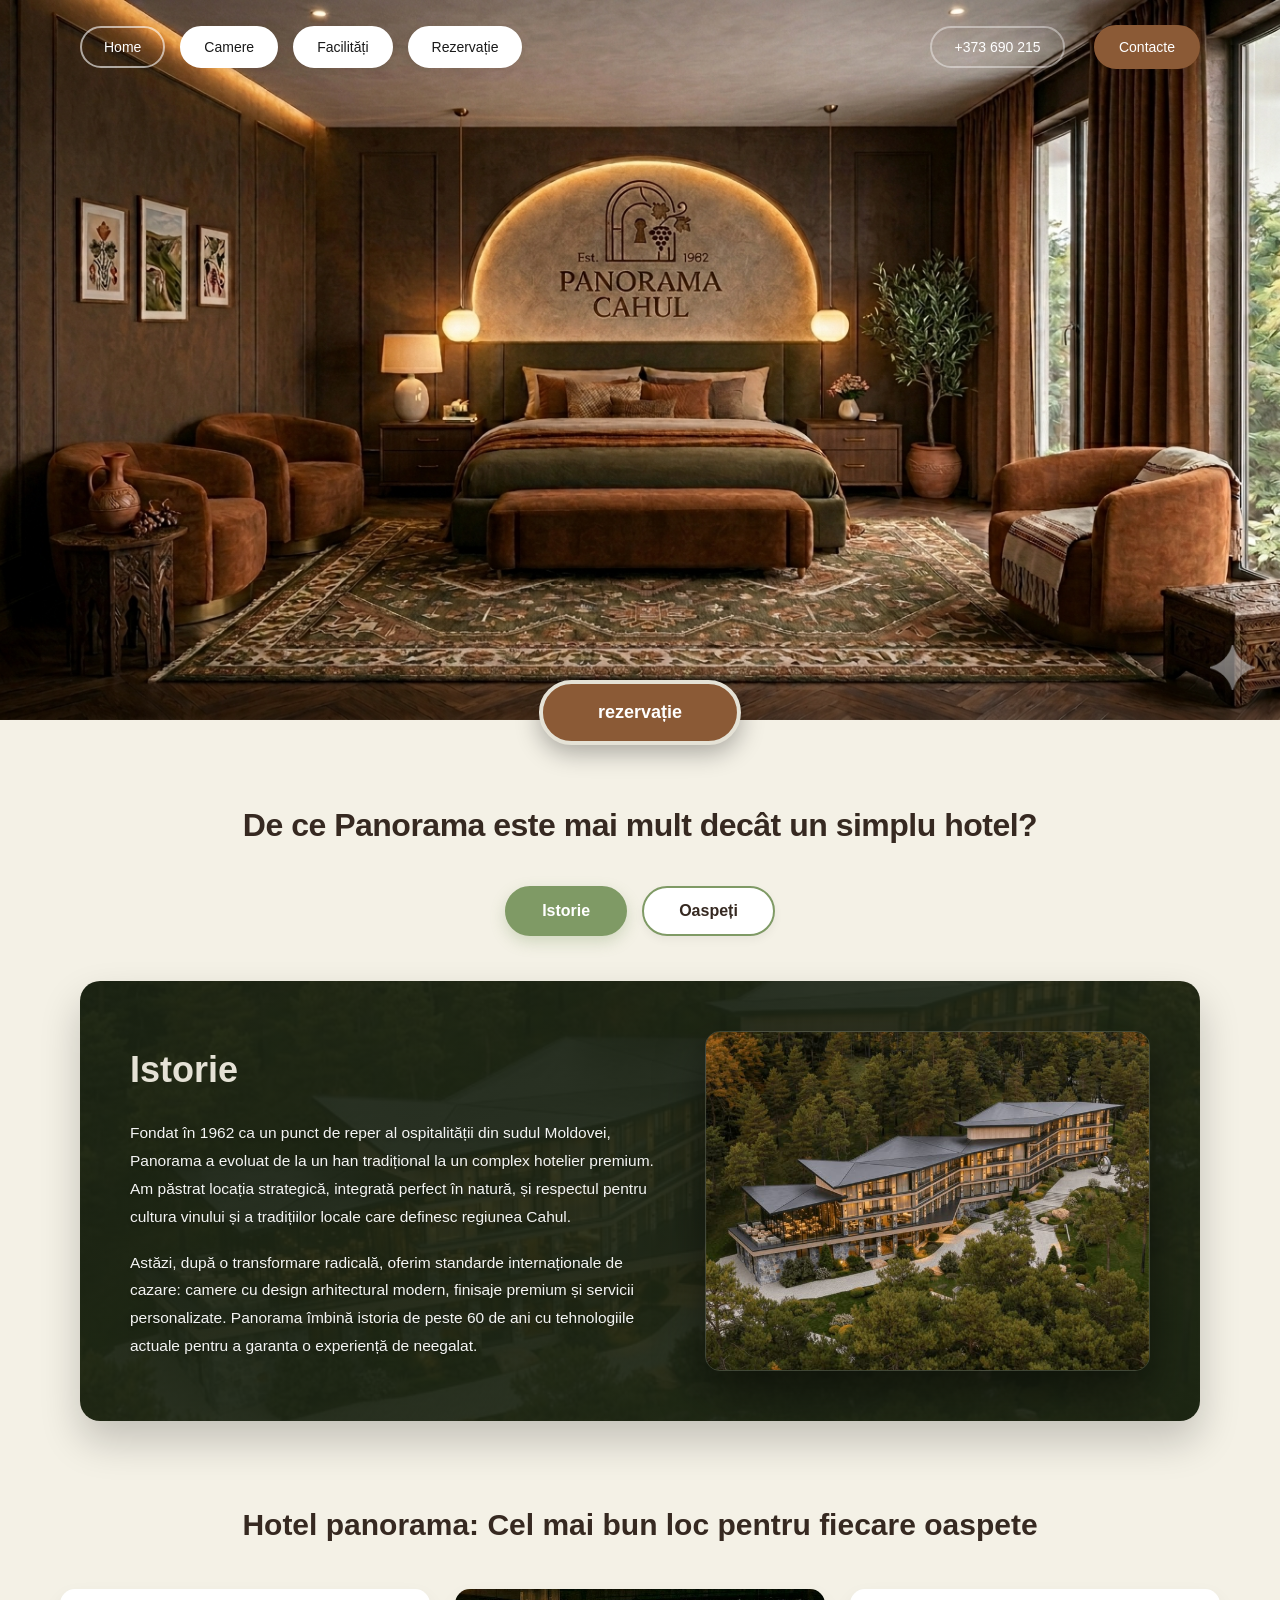
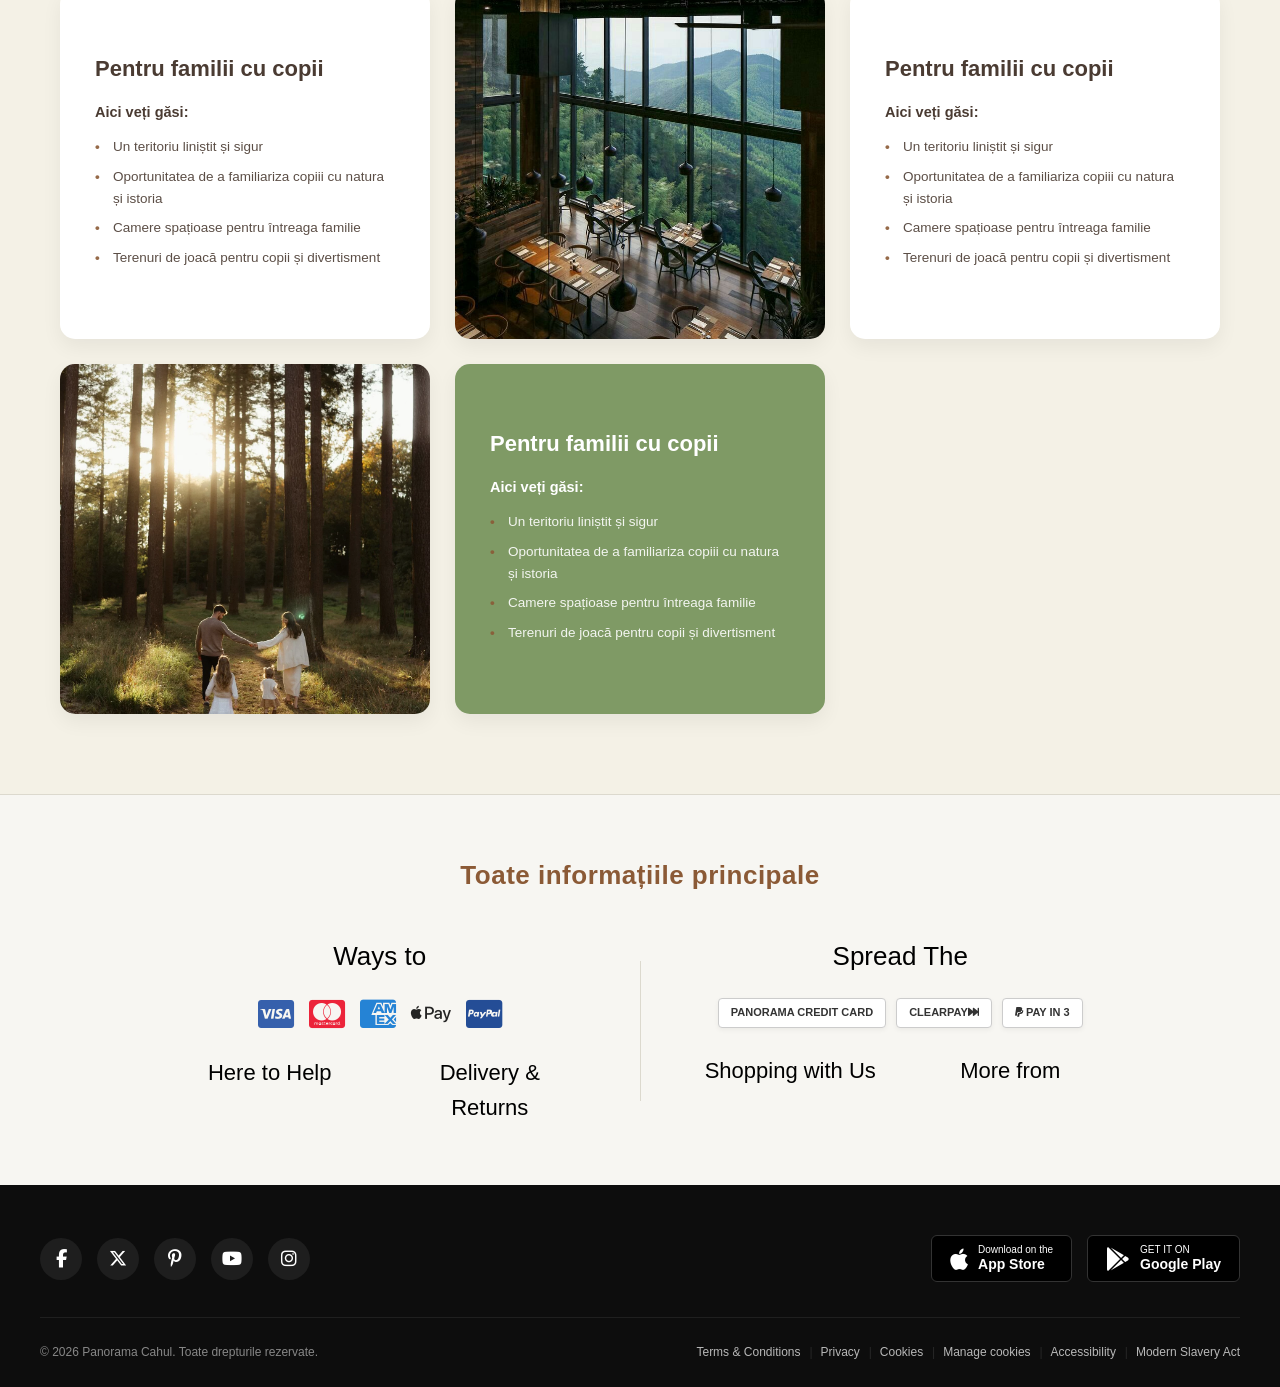
==== index.html @ 071be4c8 "Add files via upload" ====
<!DOCTYPE html>
<html lang="ro">
<head>
    <meta name="viewport" content="width=device-width, initial-scale=1.0">
    <meta charset="UTF-8">
    <meta name="viewport" content="width=device-width, initial-scale=1.0">
    <title>Panorama Cahul - Home</title>
    <link rel="stylesheet" href="css/style.css">
</head>
<body>

    <header class="main-header">
    <nav class="nav-container">
        <div class="nav-links">
            <a href="index.html" class="active">Home</a>
            <a href="pages/camere.html">Camere</a>
            <a href="pages/facilitati.html">Facilități</a>
            <a href="pages/rezervatie.html">Rezervație</a>
        </div>
        <div class="nav-right">
            <a href="tel:+373690215" class="phone-link">+373 690 215</a>
            <a href="pages/contacte.html" class="btn-contact">Contacte</a>
        </div>
    </nav>
</header>

<main>
    <section class="hero-block">
        
        <div class="hero-cta-wrapper">
            <a href="pages/rezervatie.html" class="btn-reserve">rezervație</a>
        </div>
        
    </section>

    <main>


        <section id="history" class="about-section">
    <h2>De ce Panorama este mai mult decât un simplu hotel?</h2>
    
    <div class="tabs-navigation">
        <a href="#history" class="tab-btn active" style="text-decoration: none; display: inline-block; text-align: center;">Istorie</a>
        <a href="#guests" class="tab-btn" style="text-decoration: none; display: inline-block; text-align: center;">Oaspeți</a>
    </div>

    <div class="tab-content">
        <div class="content-grid is-istorie">
            <div class="text-block">
                <h3>Istorie</h3>
                <p>Fondat în 1962 ca un punct de reper al ospitalității din sudul Moldovei, Panorama a evoluat de la un han tradițional la un complex hotelier premium. Am păstrat locația strategică, integrată perfect în natură, și respectul pentru cultura vinului și a tradițiilor locale care definesc regiunea Cahul.</p>
                <p>Astăzi, după o transformare radicală, oferim standarde internaționale de cazare: camere cu design arhitectural modern, finisaje premium și servicii personalizate. Panorama îmbină istoria de peste 60 de ani cu tehnologiile actuale pentru a garanta o experiență de neegalat.</p>
            </div>
            <div class="image-block">
                <img src="assets/images/hotel-ex.jpg" alt="Panorama Hotel Exterior">
            </div>
        </div>
    </div>
</section>

        <section id="guests" class="offers-section">
            <h2>Hotel panorama: Cel mai bun loc pentru fiecare oaspete</h2>

            <div class="offers-grid">
                <div class="offer-card text-card">
                    <h3>Pentru familii cu copii</h3>
                    <p>Aici veți găsi:</p>
                    <ul>
                        <li>Un teritoriu liniștit și sigur</li>
                        <li>Oportunitatea de a familiariza copiii cu natura și istoria</li>
                        <li>Camere spațioase pentru întreaga familie</li>
                        <li>Terenuri de joacă pentru copii și divertisment</li>
                    </ul>
                </div>

                <div class="offer-card image-card">
                    <img src="assets/images/restau.jpg" alt="Restaurant Panorama">
                </div>

                <div class="offer-card text-card">
                    <h3>Pentru familii cu copii</h3>
                    <p>Aici veți găsi:</p>
                    <ul>
                        <li>Un teritoriu liniștit și sigur</li>
                        <li>Oportunitatea de a familiariza copiii cu natura și istoria</li>
                        <li>Camere spațioase pentru întreaga familie</li>
                        <li>Terenuri de joacă pentru copii și divertisment</li>
                    </ul>
                </div>

                <div class="offer-card image-card">
                    <img src="assets/images/family.webp" alt="Familie în natură">
                </div>

                <div class="offer-card text-card">
                    <h3>Pentru familii cu copii</h3>
                    <p>Aici veți găsi:</p>
                    <ul>
                        <li>Un teritoriu liniștit și sigur</li>
                        <li>Oportunitatea de a familiariza copiii cu natura și istoria</li>
                        <li>Camere spațioase pentru întreaga familie</li>
                        <li>Terenuri de joacă pentru copii și divertisment</li>
                    </ul>
                </div>
            </div>
        </section>

       <link rel="stylesheet" href="https://cdnjs.cloudflare.com/ajax/libs/font-awesome/6.4.0/css/all.min.css">

<section class="info-section">
    <h2 class="info-title">Toate informațiile principale</h2>
    
    <div class="info-container">
        <div class="info-column">
            <h3>Ways to</h3>
            <div class="payment-icons">
                <i class="fab fa-cc-visa" style="color: #1546a0;"></i>
                <i class="fab fa-cc-mastercard" style="color: #eb001b;"></i>
                <i class="fab fa-cc-amex" style="color: #016fd0;"></i>
                <i class="fab fa-apple-pay" style="color: #000000;"></i>
                <i class="fab fa-cc-paypal" style="color: #003087;"></i>
            </div>
            <div class="info-links-grid">
                <a href="#">Here to Help</a>
                <a href="#">Delivery & Returns</a>
            </div>
        </div>

        <div class="vertical-divider"></div>

        <div class="info-column">
            <h3>Spread The</h3>
            <div class="promo-badges">
                <span class="badge-text">PANORAMA CREDIT CARD</span>
                <span class="badge-text">clearpay<i class="fas fa-fast-forward"></i></span>
                <span class="badge-text"><i class="fab fa-paypal"></i> Pay in 3</span>
            </div>
            <div class="info-links-grid">
                <a href="#">Shopping with Us</a>
                <a href="#">More from</a>
            </div>
        </div>
    </div>
</section>

<footer>
    <div class="footer-container">
        <div class="footer-top-row">
            <div class="social-links">
                <a href="#"><i class="fab fa-facebook-f"></i></a>
                <a href="#"><i class="fab fa-x-twitter"></i></a> <a href="#"><i class="fab fa-pinterest-p"></i></a>
                <a href="#"><i class="fab fa-youtube"></i></a>
                <a href="#"><i class="fab fa-instagram"></i></a>
            </div>
            
            <div class="app-stores">
                <a href="#" class="store-btn"><i class="fab fa-apple"></i> <span>Download on the<br><b>App Store</b></span></a>
                <a href="#" class="store-btn"><i class="fab fa-google-play"></i> <span>GET IT ON<br><b>Google Play</b></span></a>
            </div>
        </div>

        <hr class="footer-line">

        <div class="footer-bottom-row">
            <p class="copyright">© 2026 Panorama Cahul. Toate drepturile rezervate.</p>
            <div class="legal-links">
                <a href="#">Terms & Conditions</a>
                <a href="#">Privacy</a>
                <a href="#">Cookies</a>
                <a href="#">Manage cookies</a>
                <a href="#">Accessibility</a>
                <a href="#">Modern Slavery Act</a>
            </div>
        </div>
    </div>
</footer>

<script>
    document.querySelectorAll('.tabs-navigation a').forEach(anchor => {
        anchor.addEventListener('click', function (e) {
            e.preventDefault();
            const targetId = this.getAttribute('href');
            const targetElement = document.querySelector(targetId);
            
            if (targetElement) {
                targetElement.scrollIntoView({
                    behavior: 'smooth',
                    block: 'start'
                });
            }
        });
    });
</script>

</body>
</html>
---- css/style.css ----
/* ==========================================================================
   1. ОБЩИЕ СБРОСЫ И БАЗОВЫЕ СТИЛИ
   ========================================================================== */
* {
    margin: 0;
    padding: 0;
    box-sizing: border-box;
}

body {
    font-family: 'Segoe UI', Tahoma, Geneva, Verdana, sans-serif;
    background-color: #e5e2d6;
    color: #4a3b32;
    line-height: 1.6;
    overflow-x: hidden; /* Гарантирует отсутствие горизонтального скролла из-за футера */
    -webkit-font-smoothing: antialiased;
    -moz-osx-font-smoothing: grayscale;
}

a {
    text-decoration: none;
    color: inherit;
    transition: color 0.3s ease, background-color 0.3s ease, border-color 0.3s ease, transform 0.2s ease;
}

ul {
    list-style-type: none;
}

/* ==========================================================================
   2. ШАПКА И НАВИГАЦИЯ (HEADER & NAV)
   ========================================================================== */
.main-header {
    position: absolute;
    top: 0;
    left: 0;
    width: 100%;
    padding: 25px 0;
    z-index: 10;
    background: transparent !important;
}

.nav-container {
    max-width: 1200px;
    margin: 0 auto;
    display: flex;
    justify-content: space-between;
    align-items: center;
    padding: 0 40px;
}

.nav-links {
    display: flex;
    gap: 15px;
}

.nav-links a {
    color: #1a1a1a;
    font-size: 14px;
    padding: 8px 22px;
    background-color: #ffffff;
    border: 2px solid #ffffff;
    border-radius: 30px;
    font-weight: 500;
    box-shadow: 0 4px 10px rgba(0, 0, 0, 0.05);
}

.nav-links a:hover {
    background-color: transparent;
    color: #ffffff;
    border-color: #ffffff;
    transform: translateY(-2px);
    box-shadow: 0 6px 15px rgba(255, 255, 255, 0.2);
}

.nav-links a.active {
    background-color: transparent !important; 
    color: #ffffff !important; 
    border: 2px solid rgba(255, 255, 255, 0.6) !important; 
    box-shadow: none;
}

.nav-links a.active:hover {
    border-color: #ffffff !important;
    background-color: rgba(255, 255, 255, 0.08) !important;
    transform: none;
}

.phone-link {
    display: inline-block;
    color: #ffffff !important;
    font-weight: 500;
    font-size: 14px;
    padding: 8px 22px;
    background-color: transparent !important;
    border: 2px solid rgba(255, 255, 255, 0.4);
    border-radius: 30px;
    margin-right: 25px;
}

.phone-link:hover {
    background-color: #ffffff !important;
    border-color: #ffffff !important;
    color: #1a1a1a !important;
    transform: translateY(-2px);
    box-shadow: 0 6px 15px rgba(255, 255, 255, 0.2);
}

.btn-contact {
    display: inline-block;
    color: #ffffff;
    font-size: 14px;
    padding: 8px 22px;
    background-color: #8b5a36; 
    border: 3px solid #8b5a36;
    border-radius: 30px;
    font-weight: 500;
}

.btn-contact:hover {
    background-color: transparent;
    color: #ffffff;
    border-color: #8b5a36; 
    transform: translateY(-2px);
    box-shadow: 0 6px 15px rgba(139, 90, 54, 0.3);
}

/* ==========================================================================
   3. ГЛАВНЫЙ БАННЕР (HERO BLOCK)
   ========================================================================== */
.hero-block {
    position: relative;
    width: 100%;
    height: 80vh;
    background: url('../assets/images/hotel-hero.png') no-repeat center center/cover;
    margin-bottom: 50px;
    box-shadow: inset 0 -120px 100px -100px rgba(0,0,0,0.5);
}

.hero-cta-wrapper {
    position: absolute;
    bottom: -25px;
    left: 50%;
    transform: translateX(-50%);
    z-index: 5;
}

.btn-reserve {
    display: inline-block;
    background-color: #8b5a36;
    color: #ffffff;
    font-size: 18px;
    font-weight: bold;
    text-transform: lowercase;
    padding: 14px 55px;
    border-radius: 40px;
    border: 4px solid #e5e2d6;
    box-shadow: 0 8px 25px rgba(0, 0, 0, 0.3);
    transition: all 0.3s cubic-bezier(0.25, 0.8, 0.25, 1);
}

.btn-reserve:hover {
    background-color: #724624;
    transform: translateY(-3px);
    box-shadow: 0 12px 30px rgba(0, 0, 0, 0.4);
}

/* ==========================================================================
   4. СЕКЦИЯ "О НАС" И ТАБЫ (ABOUT & TABS)
   ========================================================================== */
.about-section {
    max-width: 1200px;
    margin: 80px auto;
    padding: 0 40px;
    text-align: center;
}

.about-section h2 {
    font-size: 32px;
    font-weight: bold;
    color: #362921;
    margin-bottom: 35px;
    letter-spacing: -0.5px;
}

.tabs-navigation {
    display: flex;
    justify-content: center;
    gap: 15px;
    margin-bottom: 45px;
}

.tab-btn {
    background-color: #ffffff;
    border: 2px solid #7f9a65;
    color: #362921;
    padding: 10px 35px;
    font-size: 16px;
    font-weight: 600;
    border-radius: 25px;
    cursor: pointer;
    box-shadow: 0 4px 10px rgba(0, 0, 0, 0.05);
    transition: all 0.3s ease;
}

.tab-btn.active, .tab-btn:hover {
    background-color: #7f9a65;
    color: #ffffff;
    box-shadow: 0 6px 15px rgba(127, 154, 101, 0.3);
}

.content-grid.is-istorie {
    position: relative;
    background: linear-gradient(rgba(28, 37, 20, 0.88), rgba(28, 37, 20, 0.92)), 
                url('../assets/images/hotel-ex.jpg') no-repeat center center/cover;
    padding: 50px;
    border-radius: 20px;
    display: grid;
    grid-template-columns: 1.2fr 1fr;
    gap: 40px;
    align-items: center;
    overflow: hidden;
    z-index: 1;
    box-shadow: 0 20px 40px rgba(0, 0, 0, 0.2);
}

.text-block {
    position: relative;
    z-index: 2;
    text-align: left;
}

.text-block h3 {
    font-size: 36px;
    color: #e5e2d6;
    margin-bottom: 20px;
    font-weight: bold;
}

.text-block p {
    color: #ffffff;
    font-size: 15.5px;
    line-height: 1.8;
    margin-bottom: 18px;
    opacity: 0.95;
    text-shadow: 0 2px 4px rgba(0, 0, 0, 0.3);
}

.text-block p:last-child {
    margin-bottom: 0;
}

.image-block {
    position: relative;
    z-index: 2;
    width: 100%;
    height: 100%;
    display: flex;
    align-items: center;
    justify-content: center;
}

.image-block img {
    width: 100%;
    height: 340px;
    object-fit: cover;
    border-radius: 15px;
    box-shadow: 0 20px 45px rgba(0, 0, 0, 0.5);
    border: 1px solid rgba(255, 255, 255, 0.15);
    transition: transform 0.4s cubic-bezier(0.25, 0.8, 0.25, 1);
}

.content-grid.is-istorie:hover .image-block img {
    transform: scale(1.02);
}

/* ==========================================================================
   5. СЕКЦИЯ ПРЕДЛОЖЕНИЙ (OFFERS)
   ========================================================================== */
.offers-section {
    max-width: 1200px;
    margin: 80px auto;
    padding: 0 20px;
    text-align: center;
}

.offers-section h2 {
    font-size: 30px;
    margin-bottom: 40px;
    color: #362921;
    font-weight: bold;
}

.offers-grid {
    display: grid;
    grid-template-columns: repeat(auto-fit, minmax(300px, 1fr));
    gap: 25px;
}

.offer-card {
    border-radius: 15px;
    overflow: hidden;
    height: 350px;
    box-shadow: 0 8px 20px rgba(0,0,0,0.06);
    transition: transform 0.3s cubic-bezier(0.25, 0.8, 0.25, 1), box-shadow 0.3s ease;
}

.offer-card:hover {
    transform: translateY(-5px);
    box-shadow: 0 15px 30px rgba(0,0,0,0.12);
}

.offer-card.text-card {
    background-color: #ffffff;
    padding: 35px;
    text-align: left;
    display: flex;
    flex-direction: column;
    justify-content: center;
}

.offers-grid .offer-card:nth-child(5) {
    background-color: #7f9a65;
    color: #ffffff;
}

.text-card h3 {
    font-size: 22px;
    margin-bottom: 15px;
    font-weight: bold;
}

.text-card p {
    font-size: 14.5px;
    font-weight: bold;
    margin-bottom: 12px;
}

.text-card ul li {
    font-size: 13.5px;
    margin-bottom: 8px;
    position: relative;
    padding-left: 18px;
    opacity: 0.9;
}

.text-card ul li::before {
    content: "•";
    position: absolute;
    left: 0;
    color: #8b5a36;
    font-weight: bold;
}

.offers-grid .offer-card:nth-child(5)::before {
    color: #ffffff;
}

.offers-grid .offer-card:nth-child(5) .text-card ul li::before {
    color: #ffffff;
}

.offer-card.image-card img {
    width: 100%;
    height: 100%;
    object-fit: cover;
    transition: transform 0.5s ease;
}

.offer-card.image-card:hover img {
    transform: scale(1.05);
}

/* ==========================================================================
   6. ПРЕ-ФУТЕР ИНФО-БЛОК (INFO SECTION) - С ИСПРАВЛЕНИЕМ ПЛАШЕК НА ВСЮ ШИРИНУ
   ========================================================================== */
.info-section {
    background-color: #f7f6f2 !important;
    padding: 60px 0;
    border-top: 1px solid #dcd9ce;
    text-align: center;
    
    /* Магия растягивания на весь экран */
    width: 100vw;
    position: relative;
    left: 50%;
    right: 50%;
    margin-left: -50vw;
    margin-right: -50vw;
    box-sizing: border-box;
}

.info-title {
    font-size: 26px;
    color: #8b5a36;
    font-weight: bold;
    margin-bottom: 40px;
    letter-spacing: 0.5px;
}

.info-container {
    max-width: 1120px;
    margin: 0 auto;
    display: flex;
    justify-content: space-between;
    align-items: flex-start;
    padding: 0 40px;
}

.info-column {
    flex: 1;
    display: flex;
    flex-direction: column;
    align-items: center;
    padding: 0 20px;
}

.info-column h3 {
    font-size: 26px;
    color: #000000;
    font-weight: 400;
    margin-bottom: 20px;
}

.payment-icons {
    display: flex;
    gap: 15px;
    font-size: 32px;
    margin-bottom: 25px;
    opacity: 0.85;
}

.promo-badges {
    display: flex;
    gap: 10px;
    margin-bottom: 25px;
}

.badge-text {
    border: 1px solid #ccc;
    padding: 5px 12px;
    font-size: 11px;
    font-weight: bold;
    background-color: #fff;
    color: #333;
    border-radius: 4px;
    text-transform: uppercase;
    box-shadow: 0 2px 5px rgba(0,0,0,0.05);
}

.info-links-grid {
    display: grid;
    grid-template-columns: 1fr 1fr;
    gap: 40px;
    width: 100%;
    max-width: 400px;
    text-align: center;
}

.info-links-grid a {
    font-size: 22px;
    color: #000000;
    font-weight: 400;
}

.info-links-grid a:hover {
    color: #8b5a36;
}

.vertical-divider {
    width: 1px;
    background-color: #dcd9ce;
    height: 140px;
    align-self: center;
}

/* ==========================================================================
   7. ПОДВАЛ САЙТА (FOOTER)
   ========================================================================== */
footer {
    background-color: #0d0d0d;
    color: #ffffff;
    padding: 50px 40px 25px 40px;
    font-family: Arial, sans-serif;
}

.footer-container {
    max-width: 1200px;
    margin: 0 auto;
}

.footer-top-row {
    display: flex;
    justify-content: space-between;
    align-items: center;
    margin-bottom: 35px;
}

.social-links {
    display: flex;
    gap: 15px;
}

.social-links a {
    width: 42px;
    height: 42px;
    background-color: #1e1e1e;
    color: #ffffff;
    border-radius: 50%;
    display: flex;
    align-items: center;
    justify-content: center;
    font-size: 18px;
}

.social-links a:hover {
    background-color: #8b5a36;
    transform: scale(1.1);
}

.app-stores {
    display: flex;
    gap: 15px;
}

.store-btn {
    background-color: #000;
    border: 1px solid #333;
    color: #fff;
    padding: 8px 18px;
    border-radius: 6px;
    display: flex;
    align-items: center;
    gap: 10px;
    text-align: left;
    transition: border-color 0.25s, background-color 0.25s;
}

.store-btn:hover {
    border-color: #ffffff;
    background-color: #111111;
}

.store-btn i {
    font-size: 24px;
}

.store-btn span {
    font-size: 10px;
    line-height: 1.2;
}

.store-btn b {
    font-size: 14px;
}

.footer-line {
    border: 0;
    height: 1px;
    background-color: #1f1f1f;
    margin-bottom: 25px;
}

.footer-bottom-row {
    display: flex;
    justify-content: space-between;
    align-items: center;
    flex-wrap: wrap;
    gap: 20px;
}

.copyright {
    font-size: 12px;
    opacity: 0.5;
}

.legal-links {
    display: flex;
    gap: 20px;
    flex-wrap: wrap;
}

.legal-links a {
    font-size: 12px;
    color: #ffffff;
    opacity: 0.7;
    position: relative;
}

.legal-links a:not(:last-child)::after {
    content: "|";
    position: absolute;
    right: -12px;
    color: #333;
}

.legal-links a:hover {
    opacity: 1;
    text-decoration: underline;
}

/* ==========================================================================
   8. СТИЛИ СТРАНИЦЫ "CAMERE" 
   ========================================================================== */
.rooms-page-container {
    max-width: 1200px;
    margin: 0 auto;
    padding: 0 40px 80px 40px;
}

.section-title-left {
    font-size: 32px;
    font-weight: bold;
    color: #8b5a36; 
    text-align: left;
    margin-bottom: 35px;
    letter-spacing: -0.5px;
}

.rooms-preview-grid {
    display: grid;
    grid-template-columns: repeat(3, 1fr);
    gap: 30px;
    margin-bottom: 70px;
}

.preview-card {
    background-color: #8b5a36; 
    border: 4px solid #8b5a36;
    border-radius: 20px;
    overflow: hidden;
    text-align: center;
    box-shadow: 0 10px 25px rgba(0, 0, 0, 0.15);
    transition: transform 0.3s cubic-bezier(0.25, 0.8, 0.25, 1), box-shadow 0.3s ease;
}

.preview-card:hover {
    transform: translateY(-6px);
    box-shadow: 0 15px 35px rgba(139, 90, 54, 0.3);
}

.preview-card img {
    width: 100%;
    height: 220px;
    object-fit: cover;
    display: block;
    border-radius: 14px 14px 0 0; 
}

.preview-card-title {
    color: #ffffff;
    font-size: 20px;
    font-weight: bold;
    padding: 15px 10px;
    letter-spacing: 0.5px;
}

.rooms-catalog-section {
    display: flex;
    flex-direction: column;
    gap: 60px;
}

.catalog-item {
    display: flex;
    flex-direction: column;
    width: 100%;
}

.room-title {
    font-size: 26px;
    color: #4a3b32;
    font-weight: bold;
    margin-bottom: 18px;
}

.room-card-detailed {
    background-color: #2b3a22; 
    border-radius: 15px;
    display: grid;
    grid-template-columns: 1fr 1.4fr; 
    overflow: hidden;
    box-shadow: 0 12px 30px rgba(0, 0, 0, 0.15);
}

.room-image-side {
    width: 100%;
    height: 100%;
    min-height: 350px; 
    max-height: 400px; 
    background-color: #3d4f33; 
    padding: 15px; 
}

.room-image-side img {
    width: 100%;
    height: 100%;
    object-fit: cover; 
    display: block;
    border-radius: 12px;
    transition: transform 0.4s ease;
}

.room-card-detailed:hover .room-image-side img {
    transform: scale(1.02);
}

.room-info-side {
    padding: 40px;
    color: #ffffff;
    display: flex;
    flex-direction: column;
    justify-content: center;
}

.room-description {
    font-size: 14.5px;
    line-height: 1.75;
    margin-bottom: 25px;
    opacity: 0.95;
}

.room-amenities p {
    font-weight: bold;
    font-size: 15px;
    margin-bottom: 12px;
    color: #e5e2d6; 
}

.room-amenities ul li {
    font-size: 14px;
    margin-bottom: 8px;
    position: relative;
    padding-left: 20px;
    opacity: 0.9;
}

.room-amenities ul li::before {
    content: "•";
    position: absolute;
    left: 0;
    color: #8b5a36; 
    font-size: 20px;
    line-height: 1;
    top: -2px;
}

.room-booking-bar {
    background-color: #1a2414; 
    border-radius: 12px;
    margin-top: 15px;
    padding: 18px 35px;
    display: flex;
    justify-content: space-between;
    align-items: center;
    box-shadow: 0 6px 15px rgba(0, 0, 0, 0.15);
}

.room-price {
    color: #ffffff;
    font-size: 18px;
    font-weight: bold;
    line-height: 1.4;
}

.room-price span {
    font-size: 13.5px;
    font-weight: normal;
    opacity: 0.75;
}

.btn-catalog-reserve {
    display: inline-block;
    background-color: #607a4a; 
    color: #ffffff;
    font-size: 16px;
    font-weight: bold;
    text-transform: lowercase;
    padding: 11px 45px;
    border-radius: 30px;
    box-shadow: 0 4px 10px rgba(0,0,0,0.15);
}

.btn-catalog-reserve:hover {
    background-color: #4f663c;
    transform: translateY(-2px);
    box-shadow: 0 6px 15px rgba(79, 102, 60, 0.3);
}

/* ==========================================================================
   9. МЕДИА-ЗАПРОСЫ (RESPONSIVENESS / ADAPTIVE)
   ========================================================================== */
@media (max-width: 992px) {
    .content-grid.is-istorie {
        grid-template-columns: 1fr;
        gap: 30px;
        padding: 30px;
    }
    
    .image-block img {
        height: 250px;
    }

    .rooms-preview-grid {
        grid-template-columns: 1fr;
        gap: 20px;
    }
    
    .room-card-detailed {
        grid-template-columns: 1fr;
    }
    
    .room-image-side {
        height: 250px;
        min-height: auto;
    }
    .info-section {
        width: auto;
        position: static;
        margin-left: -40px;
        margin-right: -40px;
    }
    .form-grid {
        column-gap: 40px;
    }
}

@media (max-width: 768px) {
    .info-container {
        flex-direction: column;
        gap: 40px;
    }
    .vertical-divider {
        display: none;
    }
    .footer-top-row {
        flex-direction: column;
        gap: 25px;
    }
    .footer-bottom-row {
        flex-direction: column;
        text-align: center;
    }
    .legal-links {
        justify-content: center;
        gap: 15px;
    }
    .legal-links a::after {
        display: none;
    }
    .nav-container {
        flex-direction: column;
        gap: 15px;
        padding: 0 20px;
    }
    
    .hero-block {
        height: 60vh;
    }
}

@media (max-width: 576px) {
    .tabs-navigation {
        flex-direction: column;
        align-items: stretch;
    }
    
    .tab-btn {
        text-align: center;
    }

    .rooms-page-container {
        padding: 0 20px 40px 20px;
    }
    
    .room-booking-bar {
        flex-direction: column;
        gap: 15px;
        text-align: center;
        padding: 15px;
    }
}

/* ==========================================================================
   10. СТИЛИ СТРАНИЦЫ "FACILITATI" (ИЗОЛИРОВАННАЯ СЕТКА)
   ========================================================================== */
.facilitati-container {
    max-width: 1200px;
    margin: 120px auto 40px auto; 
    padding: 0 40px;
}

.facilitati-list {
    display: flex;
    flex-direction: column;
    gap: 70px; 
    width: 100%;
}

.facility-row {
    display: flex;
    align-items: center;
    justify-content: space-between;
    gap: 50px;
    width: 100%;
}

.facility-row.reverse {
    flex-direction: row-reverse;
}

.facility-image {
    flex: 0 0 45%; 
    height: 380px; 
    overflow: hidden;
    border-radius: 20px; 
    box-shadow: 0 12px 30px rgba(0, 0, 0, 0.1);
}

.facility-image img {
    width: 100%;
    height: 100%;
    object-fit: cover; 
    display: block;
    transition: transform 0.5s ease;
}

.facility-row:hover .facility-image img {
    transform: scale(1.03);
}

.facility-text {
    flex: 0 0 50%; 
    display: flex;
    flex-direction: column;
    justify-content: center;
}

.facility-text h2 {
    font-size: 38px;
    color: #8b5a36; 
    margin: 0 0 15px 0;
    font-weight: bold;
    letter-spacing: -0.5px;
}

.facility-text p {
    font-size: 15.5px;
    line-height: 1.7;
    color: #4a3b32; 
    margin: 0 0 20px 0;
    text-align: left;
    opacity: 0.95;
}

.facility-bullets {
    list-style: none;
    padding: 0;
    margin: 0;
}

.facility-bullets li {
    font-size: 14.5px;
    line-height: 1.7;
    position: relative;
    padding-left: 20px;
    margin-bottom: 8px;
    color: #4a3b32;
    opacity: 0.9;
}

.facility-bullets li::before {
    content: "•";
    position: absolute;
    left: 0;
    color: #8b5a36; 
    font-weight: bold;
    font-size: 20px;
    top: -2px;
}

.info-divider-bar {
    width: 100vw;
    position: relative;
    left: 50%;
    right: 50%;
    margin-left: -50vw;
    margin-right: -50vw;
    background-color: #f7f6f2; 
    padding: 35px 0;
    text-align: center;
    margin-top: 60px;
    border-top: 1px solid #dcd9ce;
    border-bottom: 1px solid #dcd9ce;
}

.info-divider-bar h2 {
    font-size: 24px;
    color: #8b5a36;
    margin: 0;
    font-weight: bold;
    letter-spacing: 0.5px;
}

@media (max-width: 992px) {
    .facilitati-container {
        margin-top: 160px; 
        padding: 0 20px;
    }

    .facility-row, 
    .facility-row.reverse {
        flex-direction: column; 
        gap: 25px;
    }
    
    .facility-image, 
    .facility-text {
        flex: 0 0 100%;
        width: 100%;
    }

    .facility-image {
        height: 280px; 
    }

    .facility-text h2 {
        font-size: 26px;
    }
}

/* ==========================================================================
   11. СТИЛИ СТРАНИЦЫ РЕЗЕРВАЦИИ
   ========================================================================== */
.booking-hero-bg {
    position: relative;
    width: 100%;
    height: 75vh; 
    background: url('../assets/images/hotel-hero.png') no-repeat center center/cover;
    margin-bottom: 40px;
    box-shadow: inset 0 -100px 80px -80px rgba(0,0,0,0.4);
}

.booking-hero-bg .main-header {
    position: absolute;
    top: 0;
    left: 0;
    width: 100%;
}

.header-badge-container {
    position: absolute;
    bottom: -28px; 
    left: 50%;
    transform: translateX(-50%);
    z-index: 5;
}

.header-badge {
    display: inline-block;
    background-color: #8b5a36;
    color: #ffffff;
    font-size: 18px;
    font-weight: 500;
    text-transform: lowercase;
    padding: 12px 55px;
    border-radius: 35px;
    border: 4px solid #e5e2d6; 
    box-shadow: 0 6px 15px rgba(0, 0, 0, 0.2);
}

.booking-container {
    max-width: 1200px;
    margin: 80px auto 0 auto;
    padding: 0 40px;
}

.booking-intro {
    text-align: center;
    margin-bottom: 50px;
}

.booking-intro h1 {
    font-size: 44px; 
    color: #4a3b32;
    font-weight: bold;
    margin-bottom: 15px;
    letter-spacing: -1px;
}

.booking-intro p {
    font-size: 18.5px;
    color: #6e5d53;
    max-width: 650px;
    margin: 0 auto;
}

.booking-form {
    background: transparent;
    width: 100%;
    margin-bottom: 80px;
}

.form-grid {
    display: grid;
    grid-template-columns: 1fr 1fr; 
    column-gap: 80px; 
    row-gap: 35px;
}

.form-group {
    display: flex;
    flex-direction: column;
    gap: 12px;
}

.form-group.full-width {
    grid-column: span 2;
}

.form-group label {
    font-size: 22px; 
    color: #5c3d24; 
    font-weight: bold;
}

.form-group input[type="text"],
.form-group input[type="date"],
.form-group input[type="email"],
.form-group input[type="tel"],
.form-group select,
.form-group textarea {
    width: 100%;
    background-color: #ded9cb; 
    border: 3px solid #6b533d; 
    border-radius: 18px; 
    padding: 15px 20px;
    font-size: 18px;
    color: #332720;
    font-family: inherit;
    outline: none;
    box-shadow: inset 0 2px 4px rgba(0,0,0,0.05);
    transition: all 0.25s ease;
}

.form-group select, 
.form-group input[type="date"] {
    height: 58px;
}

.form-group textarea {
    resize: vertical;
}

.form-group input:focus,
.form-group select:focus,
.form-group textarea:focus {
    border-color: #8b5a36;
    background-color: #d6cfbf;
    box-shadow: 0 0 0 4px rgba(139, 90, 54, 0.15);
}

.form-submit-container {
    display: flex;
    justify-content: center;
    margin-top: 60px;
}

.btn-submit {
    background-color: #8b5a36;
    color: #ffffff;
    font-size: 22px;
    font-weight: bold;
    padding: 14px 85px;
    border-radius: 15px; 
    border: none;
    cursor: pointer;
    box-shadow: 0 6px 20px rgba(139, 90, 54, 0.3);
    transition: all 0.25s ease;
}

.btn-submit:hover {
    background-color: #724624;
    transform: translateY(-2px);
    box-shadow: 0 10px 25px rgba(114, 70, 36, 0.4);
}

.btn-submit:active {
    transform: scale(0.98);
}

@media (max-width: 868px) {
    .booking-hero-bg {
        height: 55vh;
    }
    .form-grid {
        grid-template-columns: 1fr; 
        row-gap: 25px;
    }
    .form-group.full-width {
        grid-column: span 1;
    }
    .form-group label {
        font-size: 18px;
    }
}

/* ==========================================================================
   12. СТИЛИ СТРАНИЦЫ КОНТАКТОВ
   ========================================================================== */
.contact-section-area {
    padding: 60px 0;
    background-color: #e5e2d6;
}

.contact-main-container {
    max-width: 1200px;
    margin: 0 auto;
    padding: 0 40px;
}

.contact-page-title {
    font-size: 44px;
    font-weight: bold;
    text-align: center;
    color: #362921;
    margin-bottom: 10px;
    letter-spacing: -0.5px;
}

.contact-page-subtitle {
    text-align: center;
    font-size: 16.5px;
    color: #4a3b32;
    margin-bottom: 45px;
    line-height: 1.6;
    opacity: 0.9;
}

.contact-grid-layout {
    display: grid;
    grid-template-columns: 1.2fr 1fr;
    gap: 40px;
    align-items: start;
    margin-bottom: 50px;
}

.contact-inputs-form {
    display: flex;
    flex-direction: column;
    gap: 25px;
}

.inputs-inline-row {
    display: grid;
    grid-template-columns: 1fr 1fr;
    gap: 20px;
}

.input-field-group {
    display: flex;
    flex-direction: column;
    gap: 8px;
}

.input-field-group label, .triple-inputs-title {
    font-size: 18px;
    font-weight: bold;
    color: #362921;
}

.contact-inputs-form input[type="text"],
.contact-inputs-form input[type="tel"],
.contact-inputs-form input[type="number"],
.contact-inputs-form textarea {
    width: 100%;
    background-color: #ded9cb;
    border: 2px solid #5c4a3c;
    border-radius: 12px;
    padding: 14px 15px;
    font-size: 16px;
    color: #362921;
    outline: none;
    transition: all 0.25s ease;
}

.contact-inputs-form input:focus,
.contact-inputs-form textarea:focus {
    border-color: #8b5a36;
    box-shadow: 0 0 0 3px rgba(139, 90, 54, 0.15);
}

.triple-fields-row {
    display: grid;
    grid-template-columns: repeat(3, 1fr);
    gap: 15px;
}

.triple-fields-row input {
    height: 100px;
    text-align: center;
    font-size: 24px;
    font-weight: bold;
}

.submit-button-holder {
    display: flex;
    margin-top: 10px;
}

.contact-submit-btn {
    background-color: #8b5a36;
    color: #ffffff;
    font-size: 18px;
    font-weight: bold;
    padding: 14px 55px;
    border-radius: 12px;
    border: none;
    cursor: pointer;
    box-shadow: 0 5px 15px rgba(139, 90, 54, 0.25);
    transition: all 0.25s ease;
}

.contact-submit-btn:hover {
    background-color: #724624;
    transform: translateY(-2px);
    box-shadow: 0 8px 20px rgba(114, 70, 36, 0.35);
}

.contact-side-image {
    width: 100%;
    height: 100%;
}

.contact-side-image img {
    width: 100%;
    height: 100%;
    min-height: 440px;
    object-fit: cover;
    border-radius: 20px;
    box-shadow: 0 12px 30px rgba(0,0,0,0.12);
}

/* Фикс активности текущей страницы в шапке */
.nav-links a.btn-contact.active {
    background-color: transparent !important;
    color: #ffffff !important;
    border: 2px solid #8b5a36 !important;
    box-shadow: none !important;
}

@media (max-width: 868px) {
    .contact-grid-layout {
        grid-template-columns: 1fr;
    }
    .triple-fields-row {
        grid-template-columns: 1fr;
    }
    .triple-fields-row input {
        height: 50px;
        font-size: 18px;
    }
}

/* Стили обертки карты и интерактива */
.contact-map-wrapper {
    position: relative;
    width: 100%;
    height: 350px; 
    border-radius: 20px; 
    overflow: hidden;
    margin-bottom: 50px; 
    box-shadow: 0 12px 30px rgba(0,0,0,0.15);
}

.map-link {
    display: block;
    position: relative;
    width: 100%;
    height: 100%;
    cursor: pointer;
}

.contact-map-wrapper img {
    width: 100%;
    height: 100%;
    display: block;
    object-fit: cover;
    filter: brightness(0.7) contrast(1.05); 
    transition: filter 0.4s cubic-bezier(0.25, 0.8, 0.25, 1);
}

.map-overlay {
    position: absolute;
    top: 0;
    left: 0;
    width: 100%;
    height: 100%;
    display: flex;
    align-items: center;
    justify-content: center;
    opacity: 0; 
    background-color: rgba(0, 0, 0, 0.2);
    transition: opacity 0.4s ease, background-color 0.4s ease;
}

.map-overlay span {
    color: #ffffff;
    font-family: inherit;
    font-size: 16px;
    font-weight: bold;
    text-transform: uppercase;
    letter-spacing: 1px;
    background: rgba(139, 94, 60, 0.95); 
    padding: 14px 28px;
    border-radius: 30px;
    box-shadow: 0 6px 20px rgba(0,0,0,0.3);
    transition: transform 0.4s cubic-bezier(0.175, 0.885, 0.32, 1.275);
}

.map-link:hover img {
    filter: brightness(0.85) contrast(1.05); 
}

.map-link:hover .map-overlay {
    opacity: 1; 
    background-color: rgba(0, 0, 0, 0.1);
}

.map-link:hover .map-overlay span {
    transform: scale(1.05); 
}







/* 1. Настройка body, чтобы ничего не ломалось */
body {
    position: relative;
    background-color: #f4f1e6; /* Твой базовый цвет фона */
    overflow-x: hidden;
}

/* 2. Создаем контейнер-подложку, генерируя линии через SVG-код прямо в CSS */
body::before {
    content: "";
    position: fixed;
    top: 0;
    left: 0;
    width: 100%;
    height: 100%;
    z-index: -1; /* Уводим на самый задний план */
    pointer-events: none; /* Чтобы не мешало кликать по кнопкам */
    opacity: 0.25; /* Делаем линии мягкими и ненавязчивыми */
    
    /* Кодируем две изящные волнистые линии (змейки) */
    background-image: 
        /* Первая змейка — коричневато-золотая */
        url("data:image/svg+xml,%3Csvg xmlns='http://www.w3.org/2000/svg' viewBox='0 0 1000 1000' preserveAspectRatio='none'%3E%3Cpath d='M-100,200 C200,100 300,400 600,200 C800,50 900,300 1200,150' fill='none' stroke='%237d6e53' stroke-width='2' stroke-linecap='round'/%3E%3C/svg%3E"),
        /* Вторая змейка — чуть пониже, глубокого хвойного оттенка */
        url("data:image/svg+xml,%3Csvg xmlns='http://www.w3.org/2000/svg' viewBox='0 0 1000 1000' preserveAspectRatio='none'%3E%3Cpath d='M-100,700 C150,550 400,850 650,600 C850,400 950,750 1200,650' fill='none' stroke='%234a5b42' stroke-width='1.5' stroke-linecap='round'/%3E%3C/svg%3E");
        
    background-size: 100% 100%;
    background-repeat: no-repeat;
    
    /* Подключаем анимацию появления, движения и исчезновения */
    animation: snakeFlow 16s ease-in-out infinite alternate;
}

/* 3. Магия анимации: линии плавно покачиваются, то проявляясь, то исчезая */
@keyframes snakeFlow {
    0% {
        transform: scale(1) translate(-20px, -30px) skewX(-2deg);
        opacity: 0.05; /* Почти исчезли */
    }
    50% {
        transform: scale(1.05) translate(15px, 10px) skewX(2deg);
        opacity: 0.3;  /* Проявились в полной красе */
    }
    100% {
        transform: scale(0.98) translate(-10px, 25px) skewX(-1deg);
        opacity: 0.08; /* Снова плавно затухают */
    }
}
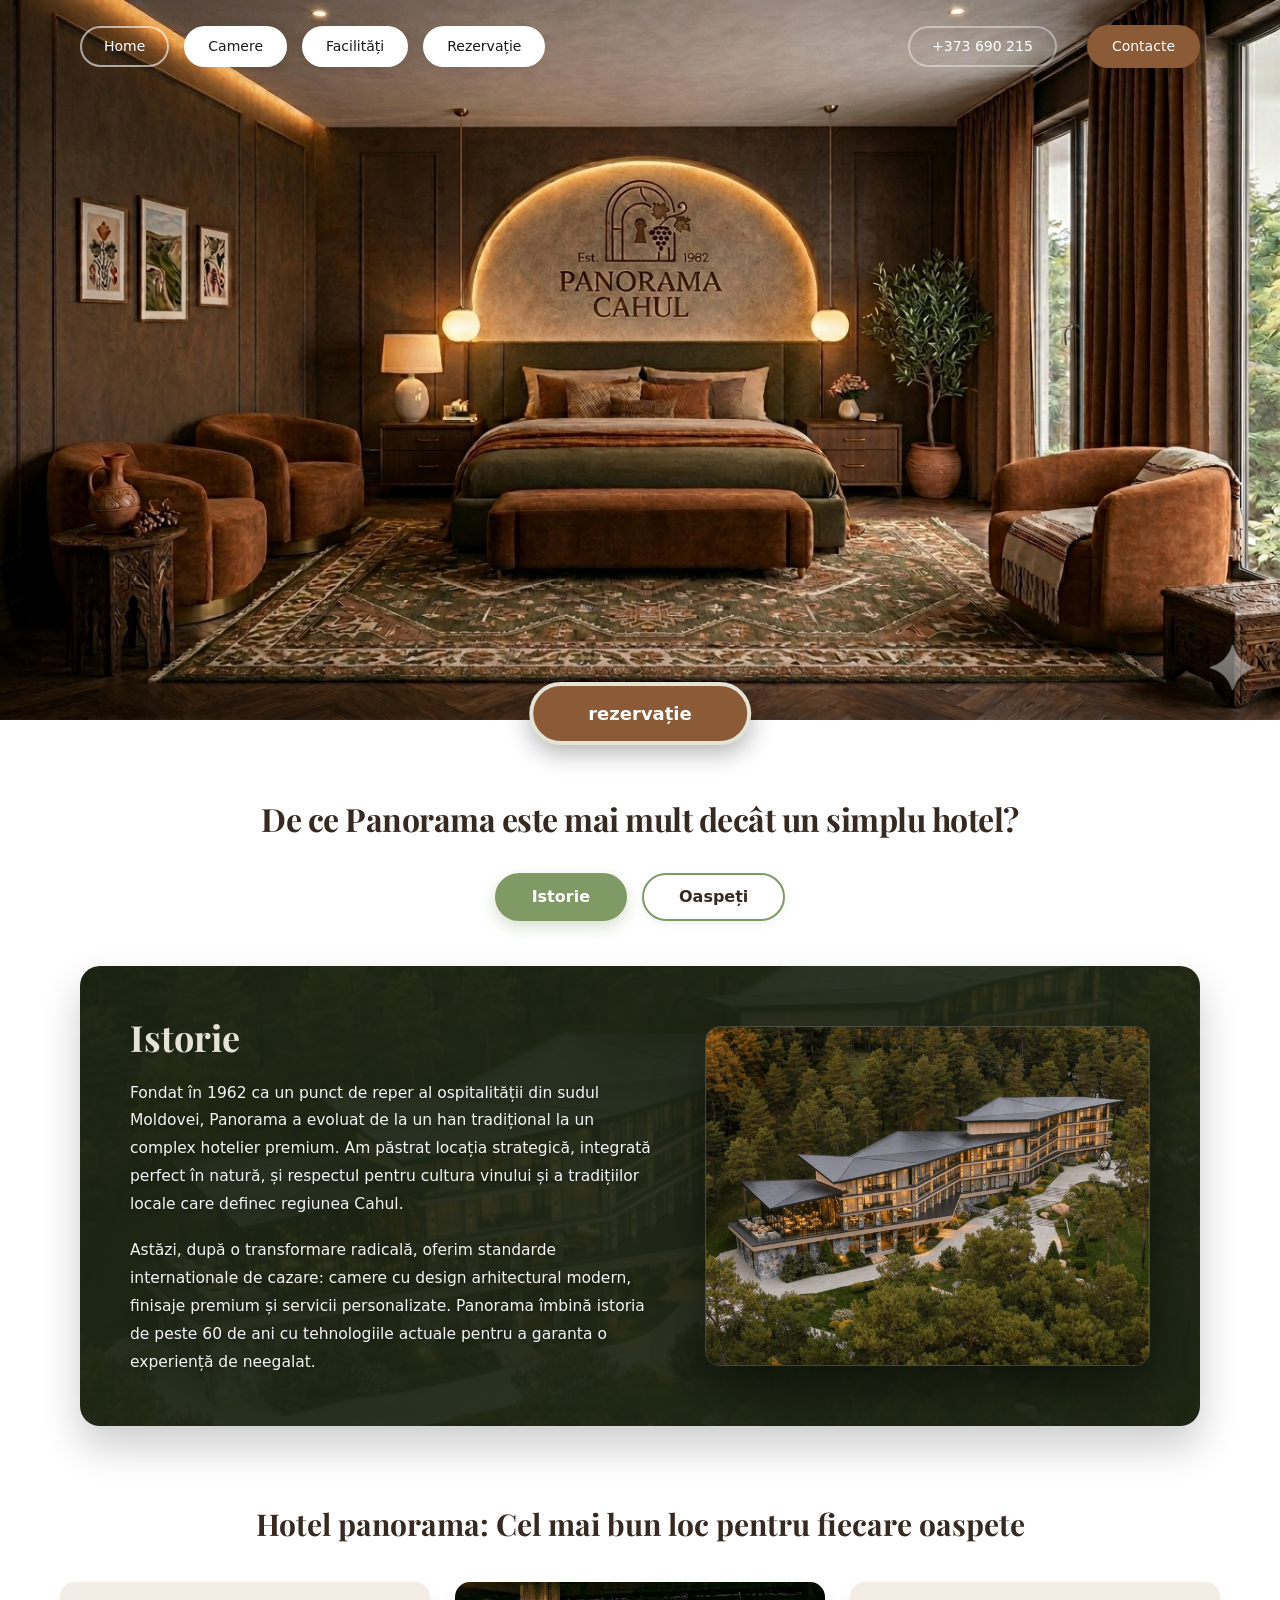
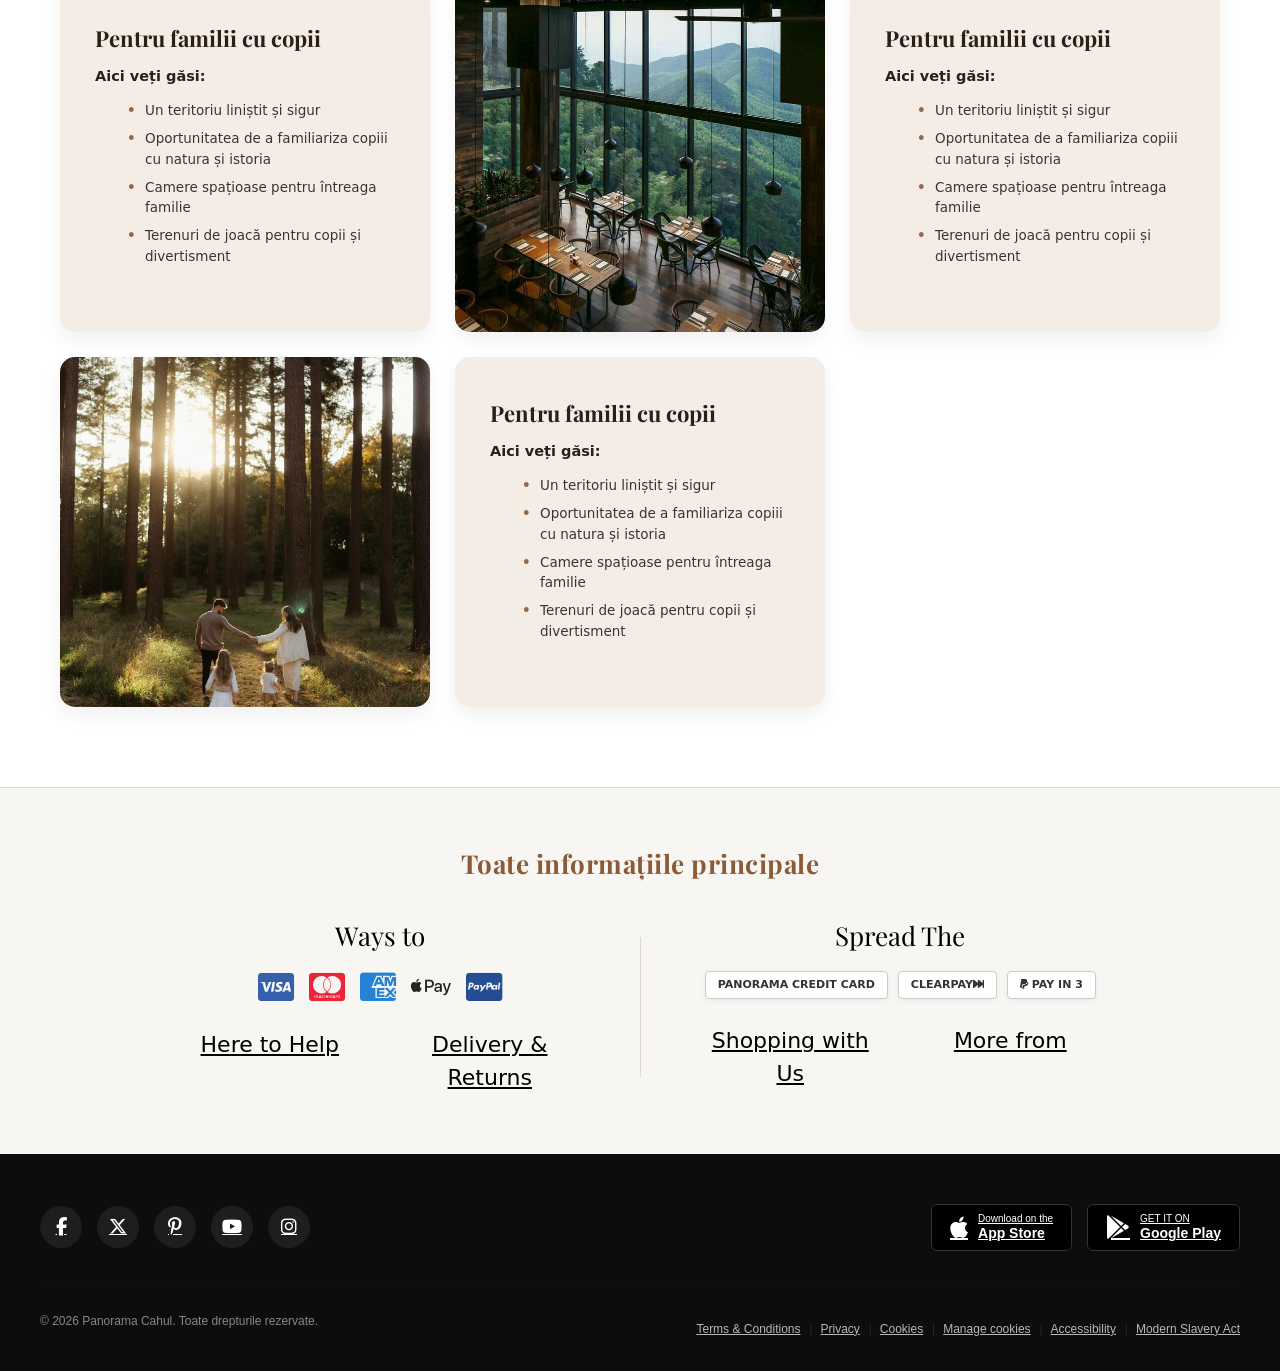
==== commit af6cab0e: "Add files via upload" ====
--- a/index.html
+++ b/index.html
@@ -3,145 +3,348 @@
 <head>
     <meta name="viewport" content="width=device-width, initial-scale=1.0">
     <meta charset="UTF-8">
-    <meta name="viewport" content="width=device-width, initial-scale=1.0">
+    <link rel="preconnect" href="https://fonts.googleapis.com">
+<link rel="preconnect" href="https://fonts.gstatic.com" crossorigin>
+<link href="https://fonts.googleapis.com/css2?family=Playfair+Display:wght@600;700&family=Lato:wght@400;700&display=swap" rel="stylesheet">
     <title>Panorama Cahul - Home</title>
     <link rel="stylesheet" href="css/style.css">
+    <link href="https://cdn.jsdelivr.net/npm/bootstrap@5.3.2/dist/css/bootstrap.min.css" rel="stylesheet">
+    
+    <style>
+        
+        .nav-links a, .nav-right a, .hero-cta-wrapper a, .tabs-navigation a {
+            text-decoration: none !important;
+        }
+        
+        
+        #contactModal .modal-content {
+            background-color: #2b1f17 !important; 
+            border: 1px solid #8d6e53 !important; 
+            color: #ffffff !important;
+        }
+        #contactModal .modal-header {
+            border-bottom: 1px solid #4a3629 !important;
+            background-color: #201610 !important;
+        }
+        #contactModal .modal-footer {
+            border-top: 1px solid #4a3629 !important;
+            background-color: #201610 !important;
+        }
+        #contactModal .text-muted {
+            color: #c5b3a6 !important; 
+        }
+        #contactModal .text-dark {
+            color: #ffffff !important; 
+        }
+        #contactModal .bg-light {
+            background-color: #3d2d22 !important; 
+        }
+        #contactModal .modal-body i {
+            color: #d4af37 !important; 
+        }
+        
+        #contactModal .btn-custom-outline {
+            border: 1px solid #8d6e53;
+            color: #ffffff;
+            background: transparent;
+        }
+        #contactModal .btn-custom-outline:hover {
+            background: #4a3629;
+            color: #ffffff;
+        }
+        #contactModal .btn-custom-filled {
+            background-color: #8d6e53;
+            color: #ffffff;
+            border: none;
+        }
+        #contactModal .btn-custom-filled:hover {
+            background-color: #705640;
+            color: #ffffff;
+        }
+
+        
+        .burger-menu {
+    display: none;
+    cursor: pointer;
+    flex-direction: column;
+    justify-content: center;
+    align-items: center;
+    gap: 5px;
+    width: 90px;
+    height: 35px;
+    z-index: 1500;
+    margin: 10px auto 0 auto;
+
+    
+    background-color: rgba(25, 18, 14, 0.65);
+    border: 1px solid rgba(255, 255, 255, 0.25);
+    border-radius: 50px;
+    backdrop-filter: blur(12px) saturate(120%);
+    -webkit-backdrop-filter: blur(12px) saturate(120%);
+    padding: 0 18px;
+    transition: all 0.2s ease;
+}
+
+.burger-menu:hover {
+    background-color: rgba(25, 18, 14, 0.85);
+    border-color: rgba(255, 255, 255, 0.4);
+}
+        
+        .burger-menu span {
+    display: block;
+    height: 2px;
+    width: 22px;
+    background-color: #ffffff;
+    transition: all 0.3s ease-in-out;
+}
+
+        
+        @media (min-width: 992px) {
+            .nav-container {
+                display: flex;
+                justify-content: space-between;
+                align-items: center;
+            }
+            .nav-links {
+                order: 1; 
+            }
+            .nav-right {
+                order: 2; 
+            }
+        }
+
+        @media (max-width: 991px) {
+            
+            .burger-menu {
+                display: flex;
+            }
+
+            
+            .nav-container {
+                display: flex;
+                flex-direction: column;
+                align-items: center;
+                width: 100%;
+                position: relative;
+                padding-top: 15px;
+            }
+
+            
+            .nav-right {
+                display: flex;
+                justify-content: center;
+                gap: 15px;
+                width: 100%;
+                margin-bottom: 5px;
+                order: 1;
+            }
+
+            
+            .burger-menu {
+                order: 2;
+            }
+
+            
+            .nav-links {
+                display: flex;
+                flex-direction: column;
+                align-items: center;
+                width: 100%;
+                max-width: 90%;
+                margin: 20px auto 0 auto;
+                gap: 12px;
+                order: 3;
+                
+                max-height: 0;
+                opacity: 0;
+                overflow: hidden;
+                transition: max-height 0.45s cubic-bezier(0.4, 0, 0.2, 1), opacity 0.3s ease;
+            }
+
+            .nav-links a {
+                display: block;
+                width: 100%;
+                padding: 14px 0;
+                text-align: center;
+                color: #ffffff !important;
+                font-weight: bold;
+                font-size: 16px;
+                
+                background-color: rgba(25, 18, 14, 0.65) !important; 
+                border: 1px solid rgba(255, 255, 255, 0.15); 
+                border-radius: 50px;
+                
+                backdrop-filter: blur(12px) saturate(120%);
+                -webkit-backdrop-filter: blur(12px) saturate(120%);
+                
+                transition: all 0.2s ease;
+            }
+
+            .nav-links a.active, .nav-links a:hover {
+                background-color: rgba(25, 18, 14, 0.85) !important;
+                border-color: rgba(255, 255, 255, 0.35);
+            }
+
+            .nav-links.active {
+                max-height: 350px; 
+                opacity: 1;
+            }
+
+            .burger-menu.open span:nth-child(1) {
+                transform: translateY(7px) rotate(45deg);
+            }
+            .burger-menu.open span:nth-child(2) {
+                opacity: 0;
+            }
+            .burger-menu.open span:nth-child(3) {
+                transform: translateY(-7px) rotate(-45deg);
+            }
+        }
+
+        .offers-grid .offer-card.text-card {
+            background-color: #f4ede6 !important;
+            color: #2b1f17 !important;
+        }
+    </style>
 </head>
 <body>
 
-    <header class="main-header">
+<header class="main-header">
     <nav class="nav-container">
-        <div class="nav-links">
+        <div class="nav-right">
+            <a href="#" class="phone-link" data-bs-toggle="modal" data-bs-target="#contactModal">+373 690 215</a>
+            <a href="pages/contacte.html" class="btn-contact">Contacte</a>
+        </div>
+        
+        <div class="burger-menu" id="burgerToggle">
+            <span></span>
+            <span></span>
+            <span></span>
+        </div>
+
+        <div class="nav-links" id="navLinks">
             <a href="index.html" class="active">Home</a>
             <a href="pages/camere.html">Camere</a>
             <a href="pages/facilitati.html">Facilități</a>
             <a href="pages/rezervatie.html">Rezervație</a>
         </div>
-        <div class="nav-right">
-            <a href="tel:+373690215" class="phone-link">+373 690 215</a>
-            <a href="pages/contacte.html" class="btn-contact">Contacte</a>
-        </div>
     </nav>
 </header>
 
 <main>
     <section class="hero-block">
-        
         <div class="hero-cta-wrapper">
             <a href="pages/rezervatie.html" class="btn-reserve">rezervație</a>
         </div>
-        
     </section>
 
-    <main>
-
-
-        <section id="history" class="about-section">
-    <h2>De ce Panorama este mai mult decât un simplu hotel?</h2>
-    
-    <div class="tabs-navigation">
-        <a href="#history" class="tab-btn active" style="text-decoration: none; display: inline-block; text-align: center;">Istorie</a>
-        <a href="#guests" class="tab-btn" style="text-decoration: none; display: inline-block; text-align: center;">Oaspeți</a>
-    </div>
-
-    <div class="tab-content">
-        <div class="content-grid is-istorie">
-            <div class="text-block">
-                <h3>Istorie</h3>
-                <p>Fondat în 1962 ca un punct de reper al ospitalității din sudul Moldovei, Panorama a evoluat de la un han tradițional la un complex hotelier premium. Am păstrat locația strategică, integrată perfect în natură, și respectul pentru cultura vinului și a tradițiilor locale care definesc regiunea Cahul.</p>
-                <p>Astăzi, după o transformare radicală, oferim standarde internaționale de cazare: camere cu design arhitectural modern, finisaje premium și servicii personalizate. Panorama îmbină istoria de peste 60 de ani cu tehnologiile actuale pentru a garanta o experiență de neegalat.</p>
-            </div>
-            <div class="image-block">
-                <img src="assets/images/hotel-ex.jpg" alt="Panorama Hotel Exterior">
-            </div>
-        </div>
-    </div>
-</section>
-
-        <section id="guests" class="offers-section">
-            <h2>Hotel panorama: Cel mai bun loc pentru fiecare oaspete</h2>
-
-            <div class="offers-grid">
-                <div class="offer-card text-card">
-                    <h3>Pentru familii cu copii</h3>
-                    <p>Aici veți găsi:</p>
-                    <ul>
-                        <li>Un teritoriu liniștit și sigur</li>
-                        <li>Oportunitatea de a familiariza copiii cu natura și istoria</li>
-                        <li>Camere spațioase pentru întreaga familie</li>
-                        <li>Terenuri de joacă pentru copii și divertisment</li>
-                    </ul>
-                </div>
-
-                <div class="offer-card image-card">
-                    <img src="assets/images/restau.jpg" alt="Restaurant Panorama">
-                </div>
-
-                <div class="offer-card text-card">
-                    <h3>Pentru familii cu copii</h3>
-                    <p>Aici veți găsi:</p>
-                    <ul>
-                        <li>Un teritoriu liniștit și sigur</li>
-                        <li>Oportunitatea de a familiariza copiii cu natura și istoria</li>
-                        <li>Camere spațioase pentru întreaga familie</li>
-                        <li>Terenuri de joacă pentru copii și divertisment</li>
-                    </ul>
-                </div>
-
-                <div class="offer-card image-card">
-                    <img src="assets/images/family.webp" alt="Familie în natură">
-                </div>
-
-                <div class="offer-card text-card">
-                    <h3>Pentru familii cu copii</h3>
-                    <p>Aici veți găsi:</p>
-                    <ul>
-                        <li>Un teritoriu liniștit și sigur</li>
-                        <li>Oportunitatea de a familiariza copiii cu natura și istoria</li>
-                        <li>Camere spațioase pentru întreaga familie</li>
-                        <li>Terenuri de joacă pentru copii și divertisment</li>
-                    </ul>
-                </div>
-            </div>
-        </section>
-
-       <link rel="stylesheet" href="https://cdnjs.cloudflare.com/ajax/libs/font-awesome/6.4.0/css/all.min.css">
-
-<section class="info-section">
-    <h2 class="info-title">Toate informațiile principale</h2>
-    
-    <div class="info-container">
-        <div class="info-column">
-            <h3>Ways to</h3>
-            <div class="payment-icons">
-                <i class="fab fa-cc-visa" style="color: #1546a0;"></i>
-                <i class="fab fa-cc-mastercard" style="color: #eb001b;"></i>
-                <i class="fab fa-cc-amex" style="color: #016fd0;"></i>
-                <i class="fab fa-apple-pay" style="color: #000000;"></i>
-                <i class="fab fa-cc-paypal" style="color: #003087;"></i>
-            </div>
-            <div class="info-links-grid">
-                <a href="#">Here to Help</a>
-                <a href="#">Delivery & Returns</a>
-            </div>
-        </div>
-
-        <div class="vertical-divider"></div>
-
-        <div class="info-column">
-            <h3>Spread The</h3>
-            <div class="promo-badges">
-                <span class="badge-text">PANORAMA CREDIT CARD</span>
-                <span class="badge-text">clearpay<i class="fas fa-fast-forward"></i></span>
-                <span class="badge-text"><i class="fab fa-paypal"></i> Pay in 3</span>
-            </div>
-            <div class="info-links-grid">
-                <a href="#">Shopping with Us</a>
-                <a href="#">More from</a>
-            </div>
-        </div>
-    </div>
-</section>
+    <section id="history" class="about-section">
+        <h2>De ce Panorama este mai mult decât un simplu hotel?</h2>
+        
+        <div class="tabs-navigation">
+            <a href="#history" class="tab-btn active" style="text-decoration: none; display: inline-block; text-align: center;">Istorie</a>
+            <a href="#guests" class="tab-btn" style="text-decoration: none; display: inline-block; text-align: center;">Oaspeți</a>
+        </div>
+
+        <div class="tab-content">
+            <div class="content-grid is-istorie">
+                <div class="text-block">
+                    <h3>Istorie</h3>
+                    <p>Fondat în 1962 ca un punct de reper al ospitalității din sudul Moldovei, Panorama a evoluat de la un han tradițional la un complex hotelier premium. Am păstrat locația strategică, integrată perfect în natură, și respectul pentru cultura vinului și a tradițiilor locale care definec regiunea Cahul.</p>
+                    <p>Astăzi, după o transformare radicală, oferim standarde internationale de cazare: camere cu design arhitectural modern, finisaje premium și servicii personalizate. Panorama îmbină istoria de peste 60 de ani cu tehnologiile actuale pentru a garanta o experiență de neegalat.</p>
+                </div>
+                <div class="image-block">
+                    <img src="assets/images/hotel-ex.jpg" alt="Panorama Hotel Exterior">
+                </div>
+            </div>
+        </div>
+    </section>
+
+    <section id="guests" class="offers-section">
+        <h2>Hotel panorama: Cel mai bun loc pentru fiecare oaspete</h2>
+
+        <div class="offers-grid">
+            <div class="offer-card text-card">
+                <h3>Pentru familii cu copii</h3>
+                <p>Aici veți găsi:</p>
+                <ul>
+                    <li>Un teritoriu liniștit și sigur</li>
+                    <li>Oportunitatea de a familiariza copiii cu natura și istoria</li>
+                    <li>Camere spațioase pentru întreaga familie</li>
+                    <li>Terenuri de joacă pentru copii și divertisment</li>
+                </ul>
+            </div>
+
+            <div class="offer-card image-card">
+                <img src="assets/images/restau.jpg" alt="Restaurant Panorama">
+            </div>
+
+            <div class="offer-card text-card">
+                <h3>Pentru familii cu copii</h3>
+                <p>Aici veți găsi:</p>
+                <ul>
+                    <li>Un teritoriu liniștit și sigur</li>
+                    <li>Oportunitatea de a familiariza copiii cu natura și istoria</li>
+                    <li>Camere spațioase pentru întreaga familie</li>
+                    <li>Terenuri de joacă pentru copii și divertisment</li>
+                </ul>
+            </div>
+
+            <div class="offer-card image-card">
+                <img src="assets/images/family.webp" alt="Familie în natură">
+            </div>
+
+            <div class="offer-card text-card">
+                <h3>Pentru familii cu copii</h3>
+                <p>Aici veți găsi:</p>
+                <ul>
+                    <li>Un teritoriu liniștit și sigur</li>
+                    <li>Oportunitatea de a familiariza copiii cu natura și istoria</li>
+                    <li>Camere spațioase pentru întreaga familie</li>
+                    <li>Terenuri de joacă pentru copii și divertisment</li>
+                </ul>
+            </div>
+        </div>
+    </section>
+
+    <link rel="stylesheet" href="https://cdnjs.cloudflare.com/ajax/libs/font-awesome/6.4.0/css/all.min.css">
+
+    <section class="info-section">
+        <h2 class="info-title">Toate informațiile principale</h2>
+        
+        <div class="info-container">
+            <div class="info-column">
+                <h3>Ways to</h3>
+                <div class="payment-icons">
+                    <i class="fab fa-cc-visa" style="color: #1546a0;"></i>
+                    <i class="fab fa-cc-mastercard" style="color: #eb001b;"></i>
+                    <i class="fab fa-cc-amex" style="color: #016fd0;"></i>
+                    <i class="fab fa-apple-pay" style="color: #000000;"></i>
+                    <i class="fab fa-cc-paypal" style="color: #003087;"></i>
+                </div>
+                <div class="info-links-grid">
+                    <a href="#">Here to Help</a>
+                    <a href="#">Delivery & Returns</a>
+                </div>
+            </div>
+
+            <div class="vertical-divider"></div>
+
+            <div class="info-column">
+                <h3>Spread The</h3>
+                <div class="promo-badges">
+                    <span class="badge-text">PANORAMA CREDIT CARD</span>
+                    <span class="badge-text">clearpay<i class="fas fa-fast-forward"></i></span>
+                    <span class="badge-text"><i class="fab fa-paypal"></i> Pay in 3</span>
+                </div>
+                <div class="info-links-grid">
+                    <a href="#">Shopping with Us</a>
+                    <a href="#">More from</a>
+                </div>
+            </div>
+        </div>
+    </section>
+</main>
 
 <footer>
     <div class="footer-container">
@@ -175,6 +378,54 @@
     </div>
 </footer>
 
+<div class="modal fade" id="contactModal" tabindex="-1" aria-labelledby="contactModalLabel" aria-hidden="true">
+  <div class="modal-dialog modal-dialog-centered">
+    <div class="modal-content">
+      <div class="modal-header">
+        <h5 class="modal-title" id="contactModalLabel"><i class="fas fa-hotel me-2"></i> Contacte Panorama Cahul</h5>
+        <button type="button" class="btn-close btn-close-white" data-bs-dismiss="modal" aria-label="Close"></button>
+      </div>
+      <div class="modal-body p-4">
+        <p class="text-muted mb-4">Suntem la dispoziția dumneavoastră pentru orice detalii sau rezervări directe.</p>
+        
+        <div class="d-flex align-items-center mb-3">
+            <div class="bg-light p-3 rounded-circle me-3">
+                <i class="fas fa-phone-alt fa-lg"></i>
+            </div>
+            <div>
+                <small class="text-muted d-block">Let's Talk / Telefon</small>
+                <a href="tel:+373690215" class="text-decoration-none fw-bold fs-5 text-dark" style="color:#ffffff !important;">+373 690 215</a>
+            </div>
+        </div>
+
+        <div class="d-flex align-items-center mb-3">
+            <div class="bg-light p-3 rounded-circle me-3">
+                <i class="fas fa-envelope fa-lg"></i>
+            </div>
+            <div>
+                <small class="text-muted d-block">E-mail</small>
+                <a href="mailto:info@panoramacahul.md" class="text-decoration-none fw-bold text-dark" style="color:#ffffff !important;">info@panoramacahul.md</a>
+            </div>
+        </div>
+
+        <div class="d-flex align-items-center">
+            <div class="bg-light p-3 rounded-circle me-3">
+                <i class="fas fa-map-marker-alt fa-lg"></i>
+            </div>
+            <div>
+                <small class="text-muted d-block">Adresă Complex</small>
+                <span class="fw-bold text-dark">Mun. Cahul, Republica Moldova</span>
+            </div>
+        </div>
+      </div>
+      <div class="modal-footer">
+        <button type="button" class="btn btn-custom-outline" data-bs-dismiss="modal">Închide</button>
+        <a href="tel:+373690215" class="btn btn-custom-filled"><i class="fas fa-phone me-1"></i> Apeleză Acum</a>
+      </div>
+    </div>
+  </div>
+</div>
+
 <script>
     document.querySelectorAll('.tabs-navigation a').forEach(anchor => {
         anchor.addEventListener('click', function (e) {
@@ -190,7 +441,26 @@
             }
         });
     });
+
+    document.addEventListener('DOMContentLoaded', () => {
+        const burger = document.getElementById('burgerToggle');
+        const navLinks = document.getElementById('navLinks');
+
+        burger.addEventListener('click', () => {
+            burger.classList.toggle('open');
+            navLinks.classList.toggle('active');
+        });
+
+        document.querySelectorAll('#navLinks a').forEach(link => {
+            link.addEventListener('click', () => {
+                burger.classList.remove('open');
+                navLinks.classList.remove('active');
+            });
+        });
+    });
 </script>
+
+<script src="https://cdn.jsdelivr.net/npm/bootstrap@5.3.2/dist/js/bootstrap.bundle.min.js"></script>
 
 </body>
 </html>
--- a/css/style.css
+++ b/css/style.css
@@ -1,6 +1,5 @@
-/* ==========================================================================
-   1. ОБЩИЕ СБРОСЫ И БАЗОВЫЕ СТИЛИ
-   ========================================================================== */
+/* ===== GLOBAL / RESET ===== */
+
 * {
     margin: 0;
     padding: 0;
@@ -12,7 +11,7 @@
     background-color: #e5e2d6;
     color: #4a3b32;
     line-height: 1.6;
-    overflow-x: hidden; /* Гарантирует отсутствие горизонтального скролла из-за футера */
+    overflow-x: hidden;
     -webkit-font-smoothing: antialiased;
     -moz-osx-font-smoothing: grayscale;
 }
@@ -27,9 +26,8 @@
     list-style-type: none;
 }
 
-/* ==========================================================================
-   2. ШАПКА И НАВИГАЦИЯ (HEADER & NAV)
-   ========================================================================== */
+/* ===== HEADER / NAV (all pages) ===== */
+
 .main-header {
     position: absolute;
     top: 0;
@@ -125,9 +123,8 @@
     box-shadow: 0 6px 15px rgba(139, 90, 54, 0.3);
 }
 
-/* ==========================================================================
-   3. ГЛАВНЫЙ БАННЕР (HERO BLOCK)
-   ========================================================================== */
+/* ===== INDEX: HERO ===== */
+
 .hero-block {
     position: relative;
     width: 100%;
@@ -165,9 +162,8 @@
     box-shadow: 0 12px 30px rgba(0, 0, 0, 0.4);
 }
 
-/* ==========================================================================
-   4. СЕКЦИЯ "О НАС" И ТАБЫ (ABOUT & TABS)
-   ========================================================================== */
+/* ===== INDEX: ABOUT / TABS ===== */
+
 .about-section {
     max-width: 1200px;
     margin: 80px auto;
@@ -274,9 +270,8 @@
     transform: scale(1.02);
 }
 
-/* ==========================================================================
-   5. СЕКЦИЯ ПРЕДЛОЖЕНИЙ (OFFERS)
-   ========================================================================== */
+/* ===== INDEX: OFFERS ===== */
+
 .offers-section {
     max-width: 1200px;
     margin: 80px auto;
@@ -371,16 +366,13 @@
     transform: scale(1.05);
 }
 
-/* ==========================================================================
-   6. ПРЕ-ФУТЕР ИНФО-БЛОК (INFO SECTION) - С ИСПРАВЛЕНИЕМ ПЛАШЕК НА ВСЮ ШИРИНУ
-   ========================================================================== */
+/* ===== INFO BAR (pre-footer, shared) ===== */
+
 .info-section {
     background-color: #f7f6f2 !important;
     padding: 60px 0;
     border-top: 1px solid #dcd9ce;
     text-align: center;
-    
-    /* Магия растягивания на весь экран */
     width: 100vw;
     position: relative;
     left: 50%;
@@ -474,9 +466,8 @@
     align-self: center;
 }
 
-/* ==========================================================================
-   7. ПОДВАЛ САЙТА (FOOTER)
-   ========================================================================== */
+/* ===== FOOTER (shared) ===== */
+
 footer {
     background-color: #0d0d0d;
     color: #ffffff;
@@ -599,9 +590,8 @@
     text-decoration: underline;
 }
 
-/* ==========================================================================
-   8. СТИЛИ СТРАНИЦЫ "CAMERE" 
-   ========================================================================== */
+/* ===== CAMERE: PAGE ===== */
+
 .rooms-page-container {
     max-width: 1200px;
     margin: 0 auto;
@@ -609,11 +599,11 @@
 }
 
 .section-title-left {
-    font-size: 32px;
+    font-size: 40px;
     font-weight: bold;
     color: #8b5a36; 
     text-align: left;
-    margin-bottom: 35px;
+    margin-bottom: 20px;
     letter-spacing: -0.5px;
 }
 
@@ -787,9 +777,8 @@
     box-shadow: 0 6px 15px rgba(79, 102, 60, 0.3);
 }
 
-/* ==========================================================================
-   9. МЕДИА-ЗАПРОСЫ (RESPONSIVENESS / ADAPTIVE)
-   ========================================================================== */
+/* ===== RESPONSIVE: shared (index / camere) ===== */
+
 @media (max-width: 992px) {
     .content-grid.is-istorie {
         grid-template-columns: 1fr;
@@ -881,9 +870,8 @@
     }
 }
 
-/* ==========================================================================
-   10. СТИЛИ СТРАНИЦЫ "FACILITATI" (ИЗОЛИРОВАННАЯ СЕТКА)
-   ========================================================================== */
+/* ===== FACILITATI: PAGE ===== */
+
 .facilitati-container {
     max-width: 1200px;
     margin: 120px auto 40px auto; 
@@ -1002,6 +990,8 @@
     letter-spacing: 0.5px;
 }
 
+/* ===== RESPONSIVE: facilitati ===== */
+
 @media (max-width: 992px) {
     .facilitati-container {
         margin-top: 160px; 
@@ -1029,9 +1019,8 @@
     }
 }
 
-/* ==========================================================================
-   11. СТИЛИ СТРАНИЦЫ РЕЗЕРВАЦИИ
-   ========================================================================== */
+/* ===== REZERVARE: PAGE ===== */
+
 .booking-hero-bg {
     position: relative;
     width: 100%;
@@ -1189,6 +1178,8 @@
     transform: scale(0.98);
 }
 
+/* ===== RESPONSIVE: rezervare ===== */
+
 @media (max-width: 868px) {
     .booking-hero-bg {
         height: 55vh;
@@ -1205,12 +1196,19 @@
     }
 }
 
-/* ==========================================================================
-   12. СТИЛИ СТРАНИЦЫ КОНТАКТОВ
-   ========================================================================== */
-.contact-section-area {
-    padding: 60px 0;
-    background-color: #e5e2d6;
+/* ===== CONTACT: PAGE ===== */
+
+.contact-section-area::before {
+    content: "";
+    position: absolute;
+    top: 0;
+    left: 0;
+    width: 100%;
+    height: 100%;
+    z-index: 0;
+    pointer-events: none;
+    opacity: 0.6; 
+    animation: snakeFlow 16s ease-in-out infinite alternate;
 }
 
 .contact-main-container {
@@ -1341,7 +1339,6 @@
     box-shadow: 0 12px 30px rgba(0,0,0,0.12);
 }
 
-/* Фикс активности текущей страницы в шапке */
 .nav-links a.btn-contact.active {
     background-color: transparent !important;
     color: #ffffff !important;
@@ -1349,6 +1346,8 @@
     box-shadow: none !important;
 }
 
+/* ===== RESPONSIVE: contact ===== */
+
 @media (max-width: 868px) {
     .contact-grid-layout {
         grid-template-columns: 1fr;
@@ -1362,7 +1361,6 @@
     }
 }
 
-/* Стили обертки карты и интерактива */
 .contact-map-wrapper {
     position: relative;
     width: 100%;
@@ -1431,20 +1429,14 @@
     transform: scale(1.05); 
 }
 
-
-
-
-
-
-
-/* 1. Настройка body, чтобы ничего не ломалось */
+/* ===== BACKGROUND DECOR LINES (shared) ===== */
+
 body {
     position: relative;
-    background-color: #f4f1e6; /* Твой базовый цвет фона */
+    background-color: #f4f1e6;
     overflow-x: hidden;
 }
 
-/* 2. Создаем контейнер-подложку, генерируя линии через SVG-код прямо в CSS */
 body::before {
     content: "";
     position: fixed;
@@ -1452,36 +1444,115 @@
     left: 0;
     width: 100%;
     height: 100%;
-    z-index: -1; /* Уводим на самый задний план */
-    pointer-events: none; /* Чтобы не мешало кликать по кнопкам */
-    opacity: 0.25; /* Делаем линии мягкими и ненавязчивыми */
-    
-    /* Кодируем две изящные волнистые линии (змейки) */
+    z-index: -1;
+    pointer-events: none;
+    opacity: 0.25;
     background-image: 
-        /* Первая змейка — коричневато-золотая */
         url("data:image/svg+xml,%3Csvg xmlns='http://www.w3.org/2000/svg' viewBox='0 0 1000 1000' preserveAspectRatio='none'%3E%3Cpath d='M-100,200 C200,100 300,400 600,200 C800,50 900,300 1200,150' fill='none' stroke='%237d6e53' stroke-width='2' stroke-linecap='round'/%3E%3C/svg%3E"),
-        /* Вторая змейка — чуть пониже, глубокого хвойного оттенка */
         url("data:image/svg+xml,%3Csvg xmlns='http://www.w3.org/2000/svg' viewBox='0 0 1000 1000' preserveAspectRatio='none'%3E%3Cpath d='M-100,700 C150,550 400,850 650,600 C850,400 950,750 1200,650' fill='none' stroke='%234a5b42' stroke-width='1.5' stroke-linecap='round'/%3E%3C/svg%3E");
-        
     background-size: 100% 100%;
     background-repeat: no-repeat;
-    
-    /* Подключаем анимацию появления, движения и исчезновения */
     animation: snakeFlow 16s ease-in-out infinite alternate;
 }
 
-/* 3. Магия анимации: линии плавно покачиваются, то проявляясь, то исчезая */
 @keyframes snakeFlow {
-    0% {
-        transform: scale(1) translate(-20px, -30px) skewX(-2deg);
-        opacity: 0.05; /* Почти исчезли */
-    }
-    50% {
-        transform: scale(1.05) translate(15px, 10px) skewX(2deg);
-        opacity: 0.3;  /* Проявились в полной красе */
-    }
-    100% {
-        transform: scale(0.98) translate(-10px, 25px) skewX(-1deg);
-        opacity: 0.08; /* Снова плавно затухают */
-    }
+    0%   { opacity: 0.05; }
+    50%  { opacity: 0.3;  }
+    100% { opacity: 0.08; }
+}
+
+/* ===== RESPONSIVE: mobile menu (shared) ===== */
+
+@media (max-width: 768px) {
+  .menu-container {
+    flex-direction: column;
+    align-items: center;
+  }
+  
+  h1, .despre-camere-title {
+    font-size: 24px;
+  }
+}
+
+/* ===== BOOTSTRAP MODAL FIX (shared) ===== */
+
+body.modal-open {
+    padding-right: 0 !important;
+    overflow: hidden;
+}
+
+.main-header {
+    padding-right: 0 !important;
+}
+
+.modal {
+    padding-right: 0 !important;
+}
+
+html {
+    overflow-y: scroll;
+}
+
+/* ===== FONTS (shared) ===== */
+
+body {
+    font-family: 'Lato', sans-serif;
+}
+h1, h2, h3, h4, h5, h6 {
+    font-family: 'Playfair Display', serif;
+}
+
+
+
+
+
+
+
+
+.booking-form input::placeholder,
+.booking-form textarea::placeholder {
+    color: rgba(74, 54, 41, 0.45);
+    font-style: italic;
+}
+
+
+.booking-form select:required:invalid {
+    color: rgba(74, 54, 41, 0.45);
+}
+.booking-form select option {
+    color: #2b1f17;
+}
+
+
+.date-input-wrapper {
+    position: relative;
+}
+.date-input-wrapper input[type="date"] {
+    width: 100%;
+    color: #4a3629; 
+}
+.date-input-wrapper input[type="date"]:placeholder-shown {
+    color: rgba(74, 54, 41, 0.45); 
+}
+
+
+.date-input-wrapper input[type="date"]::-webkit-calendar-picker-indicator {
+    opacity: 0;
+    position: absolute;
+    right: 0;
+    top: 0;
+    width: 44px;
+    height: 100%;
+    cursor: pointer;
+}
+
+
+.date-input-wrapper .date-icon {
+    position: absolute;
+    right: 18px;
+    top: 50%;
+    transform: translateY(-50%);
+    color: #8d6e53;
+    font-size: 16px;
+    pointer-events: none; 
 }
